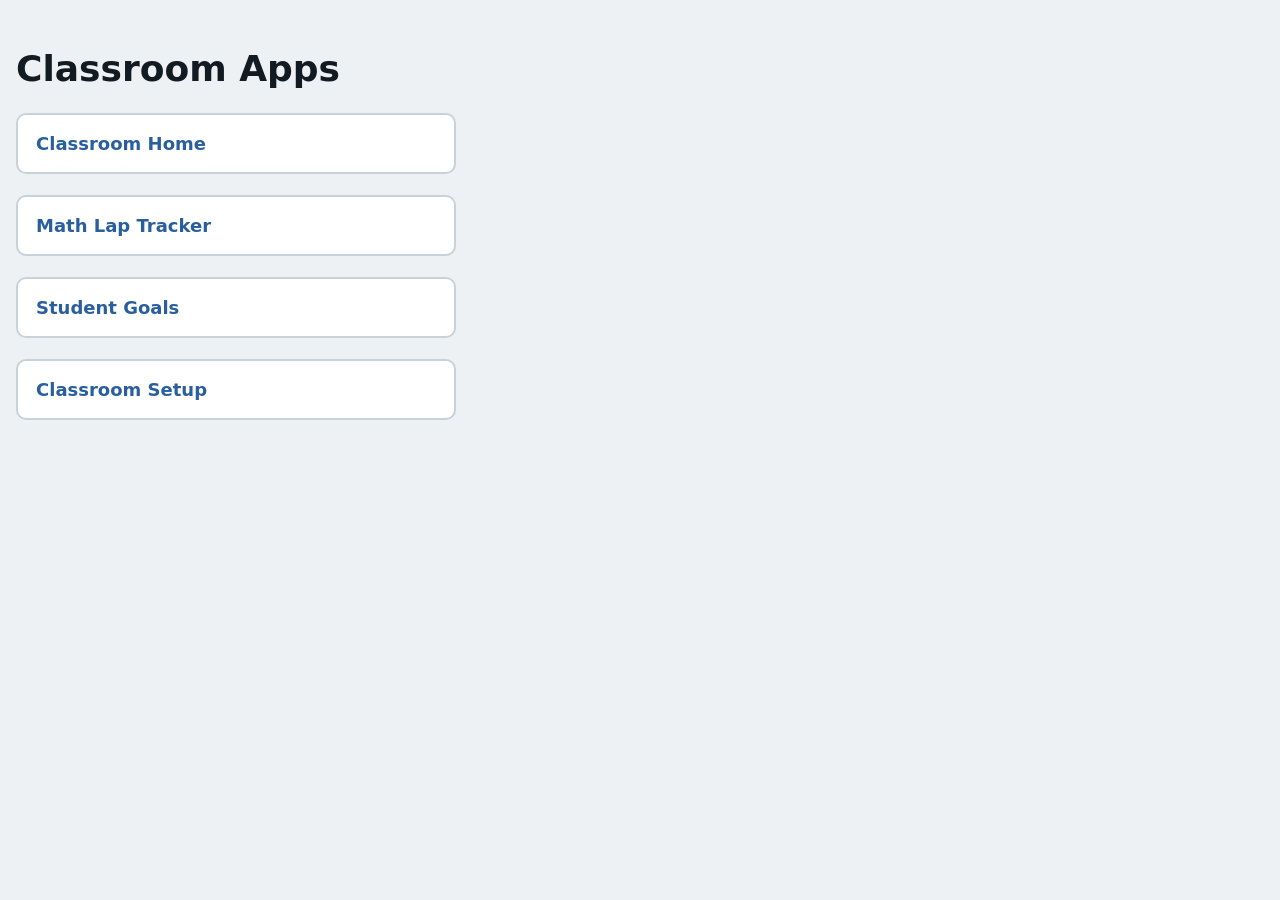
==== index.html @ 758ec482 "Classroom Home: week dashboard, activity log, accommodations This week shows each school day's goal " ====
<!doctype html><html lang="en"><head><meta charset="utf-8"><meta name="viewport" content="width=device-width, initial-scale=1"><title>Classroom Apps</title>
<style>body{font:18px system-ui,sans-serif;margin:0;padding:24px max(16px,env(safe-area-inset-left));background:#eef1f4;color:#121a22}a{display:block;padding:18px;background:#fff;border:2px solid #c9d1d9;border-radius:10px;color:#2a5f9e;font-weight:700;text-decoration:none;max-width:400px}</style></head>
<body><h1>Classroom Apps</h1><a href="home/">Classroom Home</a><br><a href="lap/">Math Lap Tracker</a><br><a href="goals/">Student Goals</a><br><a href="setup/">Classroom Setup</a></body></html>
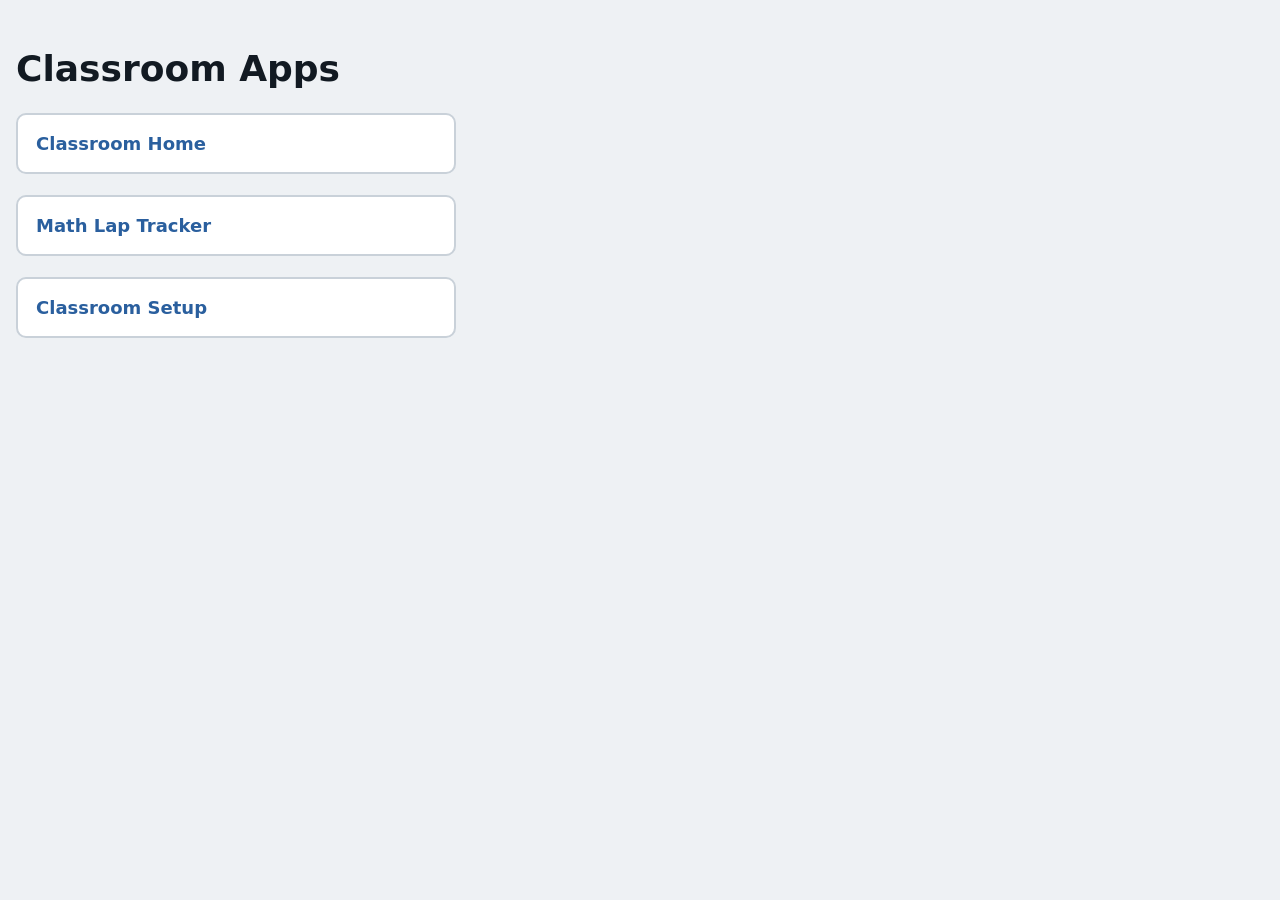
==== commit df11a45b: "IEP goals rebuilt around student profiles and measurement schedules Home now has Today, Students, Go" ====
--- a/index.html
+++ b/index.html
@@ -1,3 +1,3 @@
 <!doctype html><html lang="en"><head><meta charset="utf-8"><meta name="viewport" content="width=device-width, initial-scale=1"><title>Classroom Apps</title>
 <style>body{font:18px system-ui,sans-serif;margin:0;padding:24px max(16px,env(safe-area-inset-left));background:#eef1f4;color:#121a22}a{display:block;padding:18px;background:#fff;border:2px solid #c9d1d9;border-radius:10px;color:#2a5f9e;font-weight:700;text-decoration:none;max-width:400px}</style></head>
-<body><h1>Classroom Apps</h1><a href="home/">Classroom Home</a><br><a href="lap/">Math Lap Tracker</a><br><a href="goals/">Student Goals</a><br><a href="setup/">Classroom Setup</a></body></html>
+<body><h1>Classroom Apps</h1><a href="home/">Classroom Home</a><br><a href="lap/">Math Lap Tracker</a><br><a href="setup/">Classroom Setup</a></body></html>
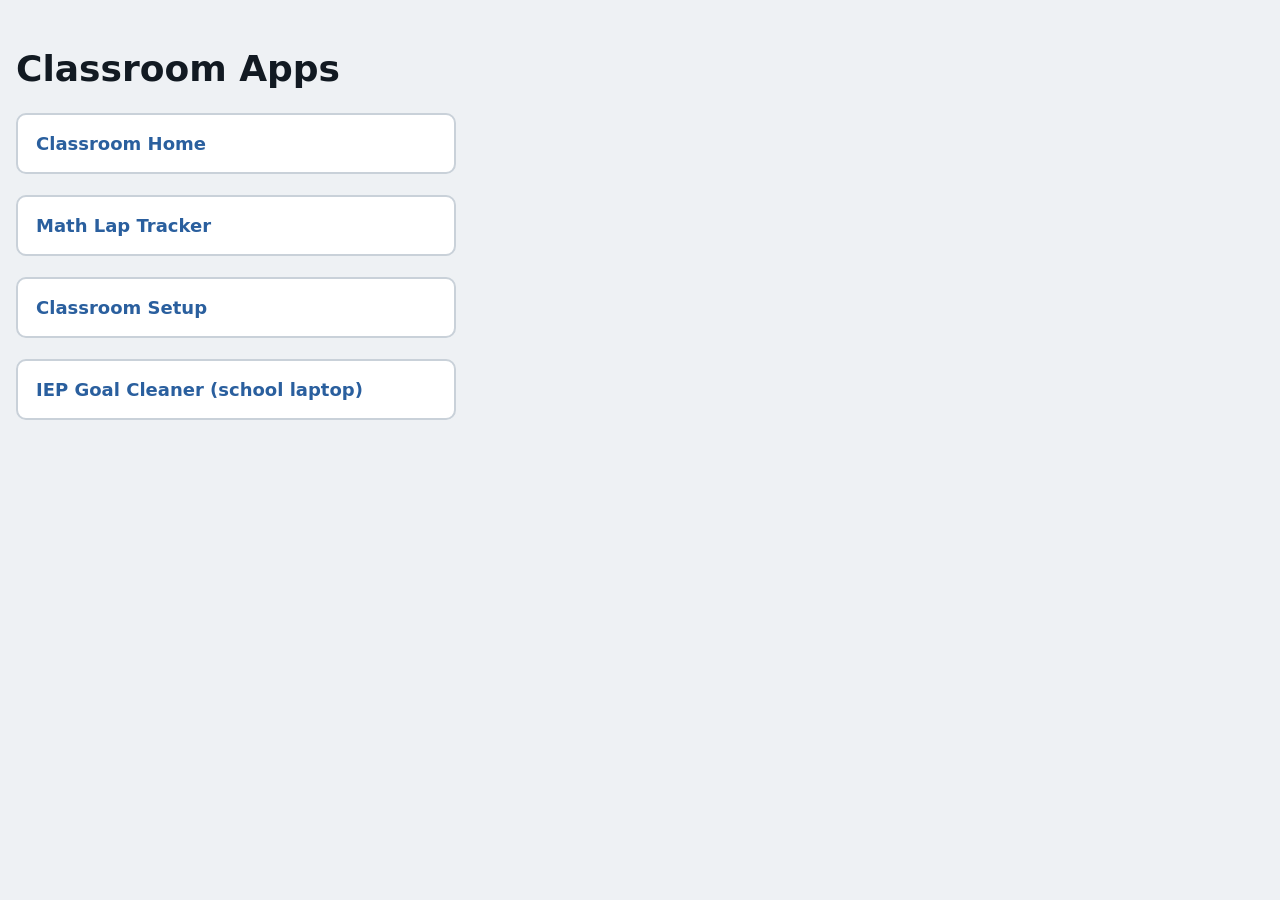
==== commit 971d5639: "IEP Goal Cleaner: offline page that strips names, neutralizes pronouns, flags problems; tablet paste" ====
--- a/index.html
+++ b/index.html
@@ -1,3 +1,3 @@
 <!doctype html><html lang="en"><head><meta charset="utf-8"><meta name="viewport" content="width=device-width, initial-scale=1"><title>Classroom Apps</title>
 <style>body{font:18px system-ui,sans-serif;margin:0;padding:24px max(16px,env(safe-area-inset-left));background:#eef1f4;color:#121a22}a{display:block;padding:18px;background:#fff;border:2px solid #c9d1d9;border-radius:10px;color:#2a5f9e;font-weight:700;text-decoration:none;max-width:400px}</style></head>
-<body><h1>Classroom Apps</h1><a href="home/">Classroom Home</a><br><a href="lap/">Math Lap Tracker</a><br><a href="setup/">Classroom Setup</a></body></html>
+<body><h1>Classroom Apps</h1><a href="home/">Classroom Home</a><br><a href="lap/">Math Lap Tracker</a><br><a href="setup/">Classroom Setup</a><br><a href="clean/">IEP Goal Cleaner (school laptop)</a></body></html>
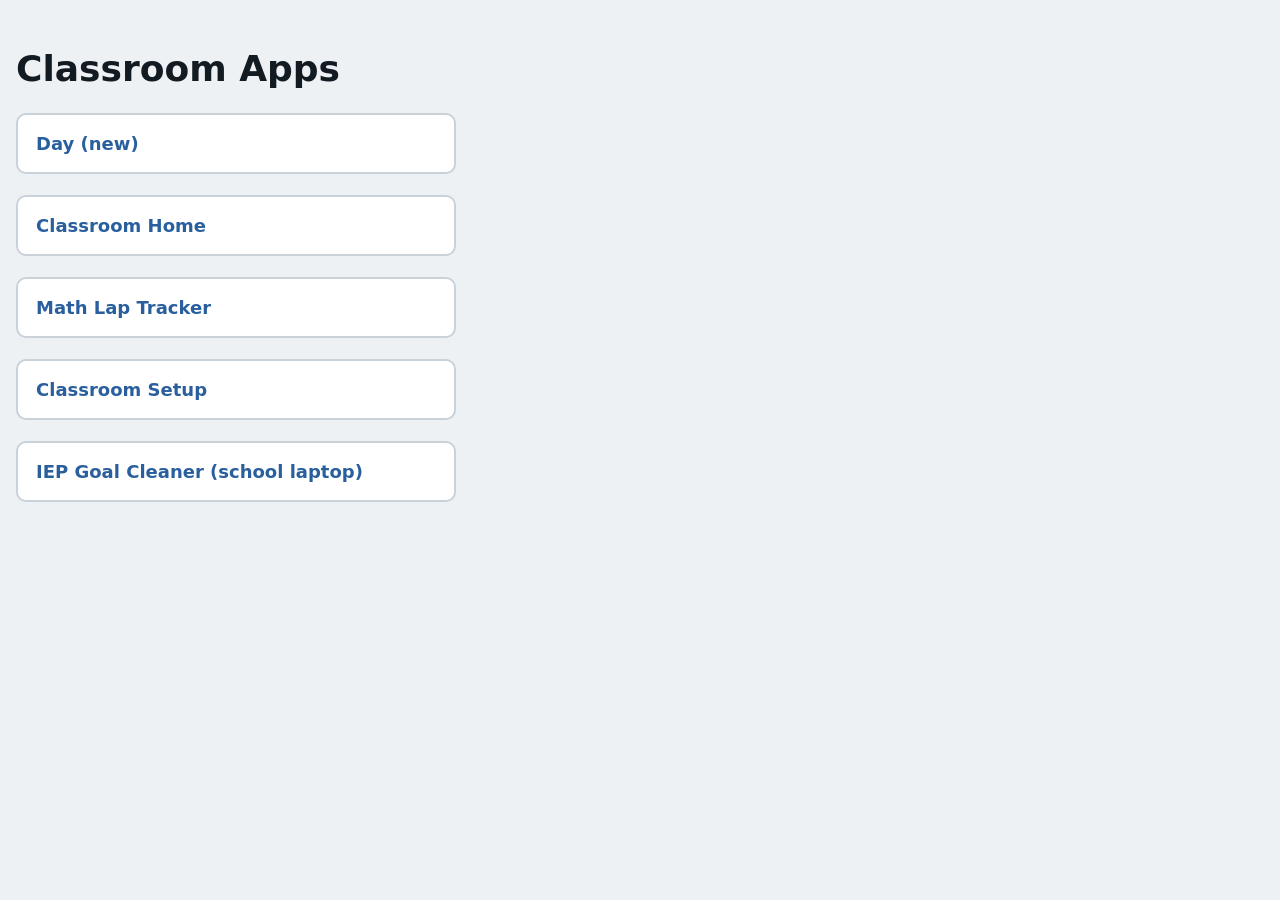
==== commit 0de00d27: "Day: new day-as-hub planner — week strip, periods with lesson plan/continued/what happened, suggeste" ====
--- a/index.html
+++ b/index.html
@@ -1,3 +1,3 @@
 <!doctype html><html lang="en"><head><meta charset="utf-8"><meta name="viewport" content="width=device-width, initial-scale=1"><title>Classroom Apps</title>
 <style>body{font:18px system-ui,sans-serif;margin:0;padding:24px max(16px,env(safe-area-inset-left));background:#eef1f4;color:#121a22}a{display:block;padding:18px;background:#fff;border:2px solid #c9d1d9;border-radius:10px;color:#2a5f9e;font-weight:700;text-decoration:none;max-width:400px}</style></head>
-<body><h1>Classroom Apps</h1><a href="home/">Classroom Home</a><br><a href="lap/">Math Lap Tracker</a><br><a href="setup/">Classroom Setup</a><br><a href="clean/">IEP Goal Cleaner (school laptop)</a></body></html>
+<body><h1>Classroom Apps</h1><a href="day/">Day (new)</a><br><a href="home/">Classroom Home</a><br><a href="lap/">Math Lap Tracker</a><br><a href="setup/">Classroom Setup</a><br><a href="clean/">IEP Goal Cleaner (school laptop)</a></body></html>
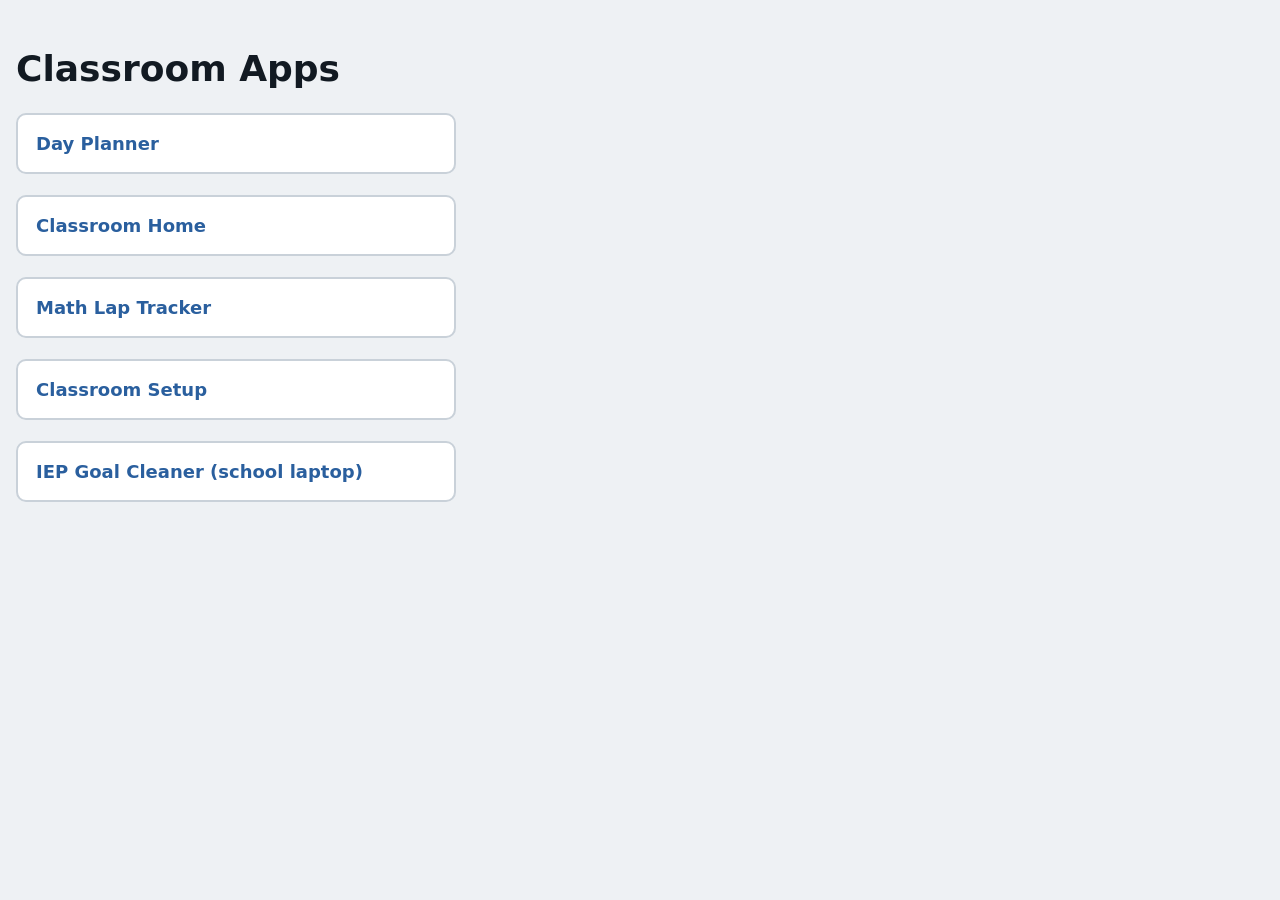
==== commit 39cab420: "Day Planner: own name/icon/id, scaffold file links per lesson, now line Co-Authored-By: Claude Opus " ====
--- a/index.html
+++ b/index.html
@@ -1,3 +1,3 @@
 <!doctype html><html lang="en"><head><meta charset="utf-8"><meta name="viewport" content="width=device-width, initial-scale=1"><title>Classroom Apps</title>
 <style>body{font:18px system-ui,sans-serif;margin:0;padding:24px max(16px,env(safe-area-inset-left));background:#eef1f4;color:#121a22}a{display:block;padding:18px;background:#fff;border:2px solid #c9d1d9;border-radius:10px;color:#2a5f9e;font-weight:700;text-decoration:none;max-width:400px}</style></head>
-<body><h1>Classroom Apps</h1><a href="day/">Day (new)</a><br><a href="home/">Classroom Home</a><br><a href="lap/">Math Lap Tracker</a><br><a href="setup/">Classroom Setup</a><br><a href="clean/">IEP Goal Cleaner (school laptop)</a></body></html>
+<body><h1>Classroom Apps</h1><a href="day/">Day Planner</a><br><a href="home/">Classroom Home</a><br><a href="lap/">Math Lap Tracker</a><br><a href="setup/">Classroom Setup</a><br><a href="clean/">IEP Goal Cleaner (school laptop)</a></body></html>
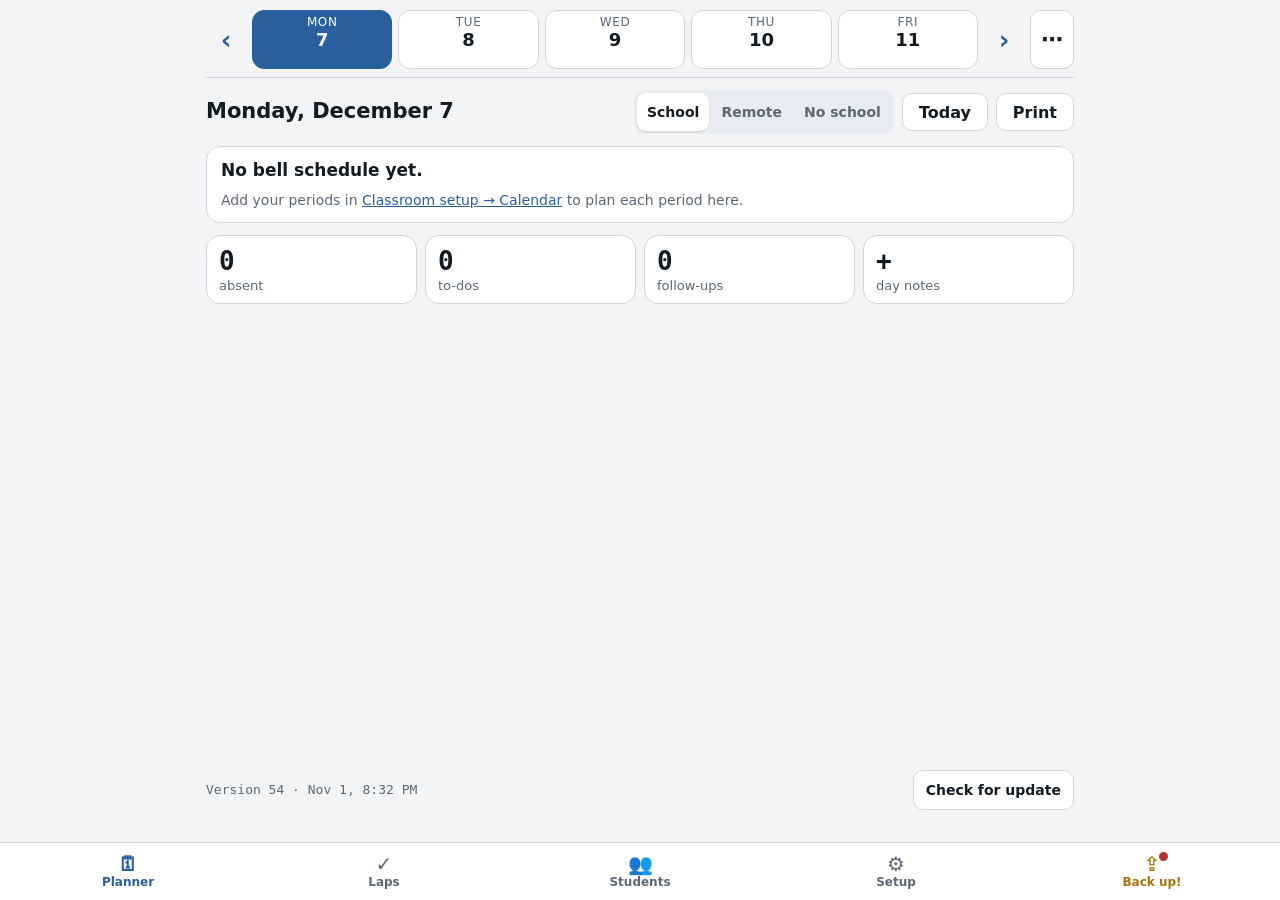
==== commit 92607d22: "One Classroom app: shared manifest and service worker, bottom bar; one full backup with fingerprinte" ====
--- a/index.html
+++ b/index.html
@@ -1,3 +1,5 @@
-<!doctype html><html lang="en"><head><meta charset="utf-8"><meta name="viewport" content="width=device-width, initial-scale=1"><title>Classroom Apps</title>
-<style>body{font:18px system-ui,sans-serif;margin:0;padding:24px max(16px,env(safe-area-inset-left));background:#eef1f4;color:#121a22}a{display:block;padding:18px;background:#fff;border:2px solid #c9d1d9;border-radius:10px;color:#2a5f9e;font-weight:700;text-decoration:none;max-width:400px}</style></head>
-<body><h1>Classroom Apps</h1><a href="day/">Day Planner</a><br><a href="home/">Classroom Home</a><br><a href="lap/">Math Lap Tracker</a><br><a href="setup/">Classroom Setup</a><br><a href="clean/">IEP Goal Cleaner (school laptop)</a></body></html>
+<!doctype html><html lang="en"><head><meta charset="utf-8"><meta name="viewport" content="width=device-width, initial-scale=1">
+<title>Classroom</title><link rel="manifest" href="app.webmanifest"><link rel="icon" href="planner/icon.svg">
+<meta http-equiv="refresh" content="0; url=planner/">
+<style>body{font:18px system-ui,sans-serif;margin:0;padding:32px 16px;background:#f2f4f6;color:#121a22}a{color:#c2410c;font-weight:700}</style></head>
+<body><p>Opening the planner… <a href="planner/">Tap here</a> if it doesn't open. The IEP Goal Cleaner for the school laptop is at <a href="clean/">clean/</a>.</p></body></html>
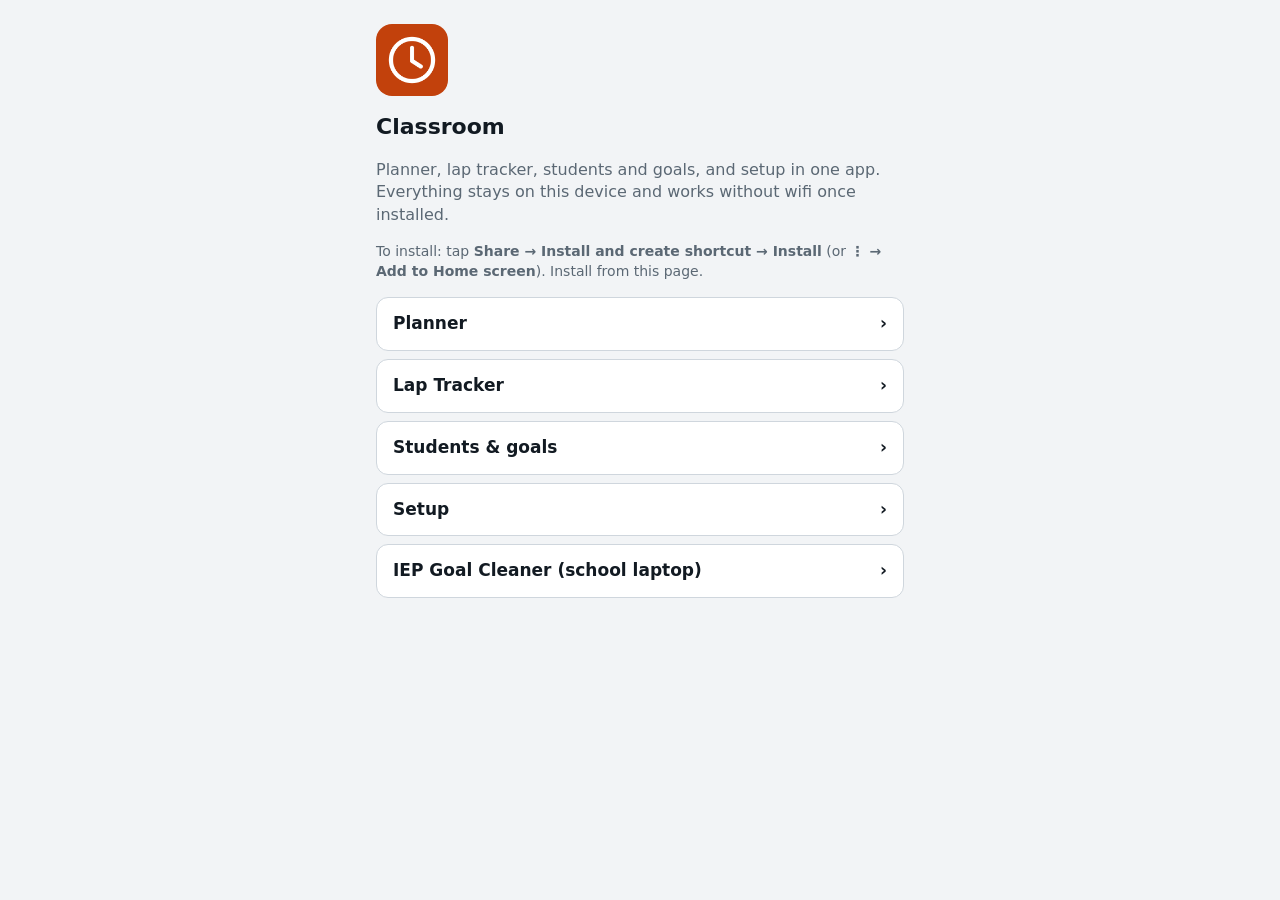
==== commit 9cf6977e: "Root page: install the Classroom app from its own address (no redirect), install button Co-Authored-" ====
--- a/index.html
+++ b/index.html
@@ -1,5 +1,46 @@
-<!doctype html><html lang="en"><head><meta charset="utf-8"><meta name="viewport" content="width=device-width, initial-scale=1">
-<title>Classroom</title><link rel="manifest" href="app.webmanifest"><link rel="icon" href="planner/icon.svg">
-<meta http-equiv="refresh" content="0; url=planner/">
-<style>body{font:18px system-ui,sans-serif;margin:0;padding:32px 16px;background:#f2f4f6;color:#121a22}a{color:#c2410c;font-weight:700}</style></head>
-<body><p>Opening the planner… <a href="planner/">Tap here</a> if it doesn't open. The IEP Goal Cleaner for the school laptop is at <a href="clean/">clean/</a>.</p></body></html>
+<!doctype html>
+<html lang="en">
+<head>
+<meta charset="utf-8">
+<meta name="viewport" content="width=device-width, initial-scale=1, viewport-fit=cover">
+<meta name="theme-color" content="#c2410c">
+<title>Classroom</title>
+<link rel="manifest" href="app.webmanifest">
+<link rel="icon" href="planner/icon.svg">
+<link rel="stylesheet" href="shared/classroom.css">
+<script>
+  // opened as the installed app: go straight to the planner
+  if(matchMedia('(display-mode: standalone)').matches||navigator.standalone) location.replace('planner/');
+</script>
+<style>
+main{max-width:560px;gap:16px;padding-top:24px}
+.logo{width:72px;height:72px;border-radius:16px}
+.parts a{display:flex;justify-content:space-between;padding:14px 16px;border:1px solid var(--line);border-radius:12px;background:var(--card);color:var(--fg);text-decoration:none;font-weight:600}
+.parts{display:flex;flex-direction:column;gap:8px}
+</style>
+</head>
+<body>
+<main>
+  <img class="logo" src="planner/icon-512.png" alt="">
+  <h1>Classroom</h1>
+  <p class="hint" style="font-size:16px">Planner, lap tracker, students and goals, and setup in one app. Everything stays on this device and works without wifi once installed.</p>
+  <button class="primary" id="install" hidden>Install Classroom</button>
+  <p class="hint" id="how">To install: tap <b>Share → Install and create shortcut → Install</b> (or <b>⋮ → Add to Home screen</b>). Install from this page.</p>
+  <div class="parts">
+    <a href="planner/">Planner <span>›</span></a>
+    <a href="lap/">Lap Tracker <span>›</span></a>
+    <a href="home/">Students &amp; goals <span>›</span></a>
+    <a href="setup/">Setup <span>›</span></a>
+    <a href="clean/">IEP Goal Cleaner (school laptop) <span>›</span></a>
+  </div>
+</main>
+<script>
+  if('serviceWorker' in navigator) navigator.serviceWorker.register('sw.js',{scope:'./'}).catch(()=>{});
+  let ev=null;
+  addEventListener('beforeinstallprompt',e=>{e.preventDefault(); ev=e; document.getElementById('install').hidden=false;});
+  document.getElementById('install').addEventListener('click',async()=>{ if(!ev) return; ev.prompt(); const r=await ev.userChoice; ev=null; document.getElementById('install').hidden=true;
+    document.getElementById('how').textContent=r.outcome==='accepted'?'Installing… the Classroom icon appears on your home screen in a few seconds.':'Install cancelled.';});
+  addEventListener('appinstalled',()=>{document.getElementById('how').textContent='Installed. Open Classroom from your home screen.';});
+</script>
+</body>
+</html>
--- a/shared/classroom.css
+++ b/shared/classroom.css
@@ -0,0 +1,112 @@
+/* Shared look for all classroom apps: tokens, controls, seat layouts (grid / pods / list) */
+:root{
+  --bg:#f2f4f6; --card:#ffffff; --sunk:#e8ecf0; --fg:#121a22; --muted:#5b6874; --line:#cfd6dd; --accent:#2a5f9e; --onaccent:#ffffff;
+  --got:#1e7a46; --part:#a8730c; --not:#b3322e;
+  --sans: system-ui, -apple-system, "Segoe UI", Roboto, sans-serif;
+  --mono: ui-monospace, "Roboto Mono", Menlo, monospace;
+  color-scheme: light;
+  padding-top:env(safe-area-inset-top,0px); padding-bottom:env(safe-area-inset-bottom,0px);
+}
+@media (prefers-color-scheme: dark){:root{
+  --bg:#0f151b; --card:#19212a; --sunk:#141b22; --fg:#e9eef3; --muted:#9aa7b3; --line:#2d3946; --accent:#79aee6; --onaccent:#0f151b;
+  --got:#4cc382; --part:#e2b04a; --not:#ef7a72; color-scheme:dark}}
+[hidden]{display:none!important}
+html{height:100%;box-sizing:border-box}
+*,*::before,*::after{box-sizing:inherit}
+html,body{background:var(--bg)}
+body{margin:0;height:100%;color:var(--fg);font-family:var(--sans);font-size:17px;line-height:1.4}
+main{max-width:800px;margin:0 auto;min-height:100%;padding-block:14px 32px;
+  padding-left:max(16px, env(safe-area-inset-left,0px));padding-right:max(16px, env(safe-area-inset-right,0px));
+  display:flex;flex-direction:column;gap:14px}
+h1{font-size:22px;margin:0}
+h2{font-size:18px;margin:0}
+.bar{display:flex;gap:10px;align-items:center;flex-wrap:wrap}
+.grow{flex:1;min-width:0}
+input[type=text],input[type=number],input[type=date],select,textarea{font:500 17px var(--sans);padding:10px 12px;border:1.5px solid var(--line);border-radius:10px;background:var(--card);color:var(--fg)}
+input:focus,select:focus,textarea:focus{outline:none;border-color:var(--accent)}
+select{min-height:48px}
+button,.btn{font:600 16px var(--sans);border-radius:10px;cursor:pointer;min-height:48px;padding:0 16px;display:inline-flex;align-items:center;justify-content:center;gap:6px;text-decoration:none}
+button:focus-visible,.btn:focus-visible{outline:3px solid var(--accent);outline-offset:2px}
+.primary{background:var(--accent);color:var(--onaccent);border:0}
+.ghost{background:var(--card);color:var(--fg);border:1.5px solid var(--line)}
+.plain{background:none;border:0;color:var(--accent)}
+.danger{background:var(--not);color:var(--onaccent);border:0}
+button:disabled{opacity:.4;cursor:default}
+.hint{font-size:14px;color:var(--muted);margin:0}
+.panel{display:flex;flex-direction:column;gap:12px;background:var(--card);border:1px solid var(--line);border-radius:14px;padding:16px}
+
+/* segmented control */
+.seg{display:inline-flex;background:var(--sunk);border-radius:12px;padding:3px;gap:2px}
+.seg button{min-height:42px;border:0;background:none;color:var(--muted);border-radius:9px;padding:0 14px}
+.seg button[aria-pressed="true"]{background:var(--card);color:var(--fg);box-shadow:0 1px 2px rgb(0 0 0 / .12)}
+
+/* bottom sheet */
+.scrim{position:fixed;inset:0;background:rgb(0 0 0 / .35);z-index:20;display:flex;align-items:flex-end;justify-content:center}
+.sheet{background:var(--card);width:100%;max-width:640px;border-radius:18px 18px 0 0;
+  padding:18px max(18px, env(safe-area-inset-right,0px)) calc(18px + env(safe-area-inset-bottom,0px)) max(18px, env(safe-area-inset-left,0px));
+  display:flex;flex-direction:column;gap:6px;max-height:85%;overflow:auto}
+/* rows keep their natural height; the sheet scrolls instead of squeezing them */
+.sheet>*{flex-shrink:0}
+.sheet .item{justify-content:flex-start;background:none;border:0;color:var(--fg);font-weight:500;padding:0 6px;min-height:52px;width:100%;text-align:left}
+.sheet .item:active{background:var(--sunk)}
+.sheet .item small{margin-left:auto;color:var(--muted);font-weight:500}
+.sheet .item.col{flex-direction:column;align-items:flex-start;gap:2px;padding:8px 6px}
+.sheet .item.col small{margin-left:0}
+.sheet hr{border:0;border-top:1px solid var(--line);margin:6px 0;width:100%}
+
+/* seats: the layout fills whatever height its container gives it */
+.board{text-align:center;font-size:11px;letter-spacing:.14em;text-transform:uppercase;color:var(--muted);border-bottom:2px solid var(--fg);padding-bottom:3px}
+.seats-grid{display:grid;gap:8px;height:100%;grid-auto-rows:1fr}
+.seats-pods{display:grid;gap:10px;height:100%;grid-template-columns:repeat(2,1fr);grid-auto-rows:1fr}
+@media (orientation:landscape){.seats-pods{grid-template-columns:repeat(3,1fr)}}
+.seats-list{display:grid;gap:8px;height:100%;grid-template-columns:repeat(auto-fill,minmax(140px,1fr));grid-auto-rows:minmax(64px,1fr);align-content:stretch;overflow:auto}
+.pod{border:1.5px solid var(--line);border-radius:14px;padding:6px;display:flex;flex-direction:column;gap:4px;min-height:0;background:var(--sunk)}
+.pod h3{margin:0 0 0 4px;font-size:11px;letter-spacing:.1em;text-transform:uppercase;color:var(--muted)}
+.pod .in{flex:1;min-height:0;display:grid;grid-template-columns:repeat(3,1fr);grid-auto-rows:1fr;gap:5px}
+.seat{container-type:size;border:2px solid var(--line);background:var(--card);color:var(--fg);border-radius:12px;min-height:0;min-width:0;padding:2px;
+  display:flex;flex-direction:column;align-items:center;justify-content:center;gap:1px;overflow:hidden;
+  user-select:none;-webkit-tap-highlight-color:transparent;touch-action:manipulation}
+.seat .id{font:600 11px var(--mono);color:var(--muted)}
+.seat .name{font:700 15px var(--sans);max-width:96%;overflow:hidden;text-overflow:ellipsis;white-space:nowrap}
+.seats-list .seat .name{font-size:17px}
+.seat .mark{font:800 30px var(--sans);line-height:1;min-height:1em}
+.seat .word{font:600 11px var(--sans);text-transform:uppercase;letter-spacing:.06em;min-height:1.3em}
+@container (max-height:92px){.seat .word{display:none}}
+@container (max-height:70px){.seat .mark{font-size:20px}.seat .id{display:none}}
+@container (max-width:90px){.seat .word{display:none}}
+/* state weight comes from an inner outline so the seat never changes size */
+.seat[data-s="got"],.seat[data-s="part"],.seat[data-s="not"]{outline-offset:-4px;outline-width:2px}
+.seat[data-s="got"]{border-color:var(--got);outline-style:solid;outline-color:var(--got)}
+.seat[data-s="got"] .mark,.seat[data-s="got"] .word{color:var(--got)}
+.seat[data-s="part"]{border-color:var(--part);border-style:dashed;outline-style:dashed;outline-color:var(--part)}
+.seat[data-s="part"] .mark,.seat[data-s="part"] .word{color:var(--part)}
+.seat[data-s="not"]{border-color:var(--not);border-style:dotted;outline-style:dotted;outline-color:var(--not)}
+.seat[data-s="not"] .mark,.seat[data-s="not"] .word{color:var(--not)}
+.seat[data-off="1"]{opacity:.35}
+.seat[data-ov="1"] .name{font-style:italic;text-decoration:underline dotted}
+.seat[data-empty="1"] .name{color:var(--muted);font-weight:500}
+.editing .seat{border-style:dashed}
+.editing .seat.sel{border-color:var(--accent);border-style:solid;outline:2px solid var(--accent);outline-offset:-4px}
+
+/* version line */
+.appver{margin-top:auto;display:flex;gap:12px;align-items:center;flex-wrap:wrap;font-size:13px;color:var(--muted)}
+.appver span:first-child{flex:1;font-family:var(--mono)}
+.appver button{min-height:40px;font-size:14px;padding:0 12px}
+#netstate{color:var(--part);font-weight:600}
+@media print{.appver{display:none!important}}
+
+/* bottom bar shared by every part of the app */
+:root{--navh:58px}
+body.has-nav{padding-bottom:calc(var(--navh) + env(safe-area-inset-bottom,0px))}
+.appnav{position:fixed;left:0;right:0;bottom:0;z-index:15;display:flex;background:var(--card);border-top:1px solid var(--line);
+  height:calc(var(--navh) + env(safe-area-inset-bottom,0px));padding-bottom:env(safe-area-inset-bottom,0px)}
+.appnav a,.appnav button{flex:1;display:flex;flex-direction:column;align-items:center;justify-content:center;gap:1px;min-height:0;padding:0;border:0;border-radius:0;background:none;
+  color:var(--muted);font:600 12px var(--sans);text-decoration:none}
+.appnav span{font-size:20px;line-height:1}
+.appnav a[aria-current="page"]{color:var(--accent)}
+.appnav em{font-style:normal}
+.appnav #navBackup.due{color:var(--part)}
+.appnav #navBackup.due span{position:relative}
+.appnav #navBackup.due span::after{content:"";position:absolute;top:-2px;right:-8px;width:9px;height:9px;border-radius:50%;background:var(--not)}
+.scrim{z-index:30}
+@media print{.appnav{display:none!important}}
